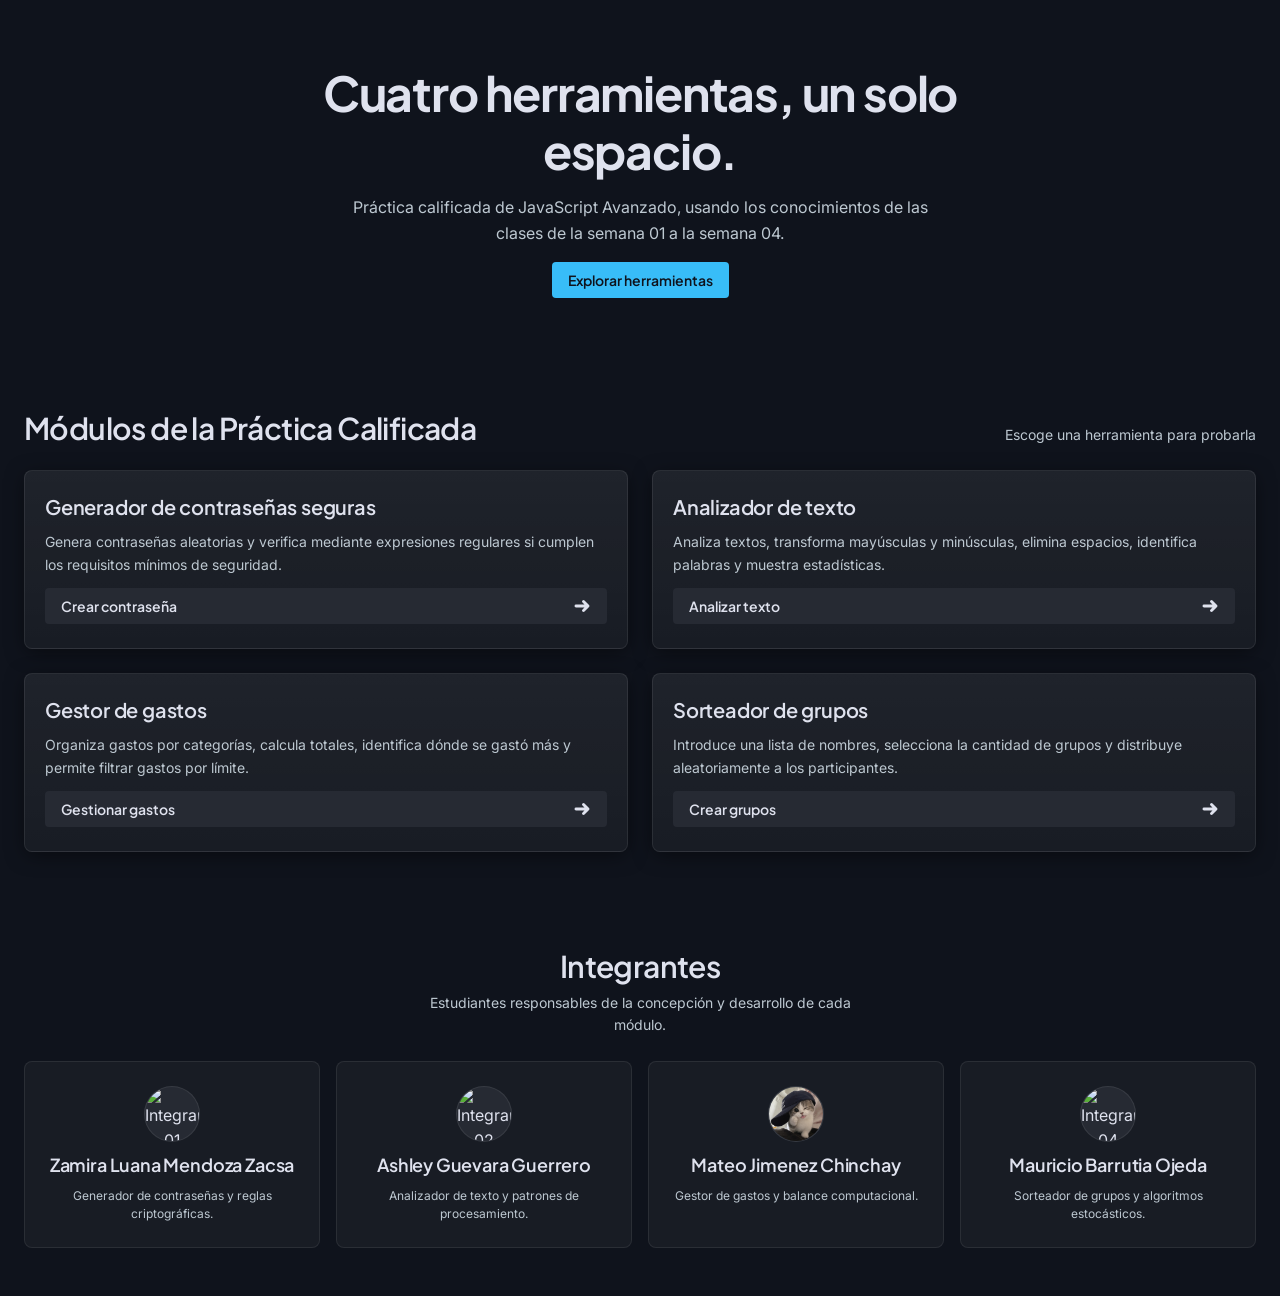
==== index.html @ 6aeab965 "feat: agregar estructura HTML de la página principal con secciones de herramientas e integrantes" ====
<!doctype html>
<html lang="es">

<head>
  <meta charset="UTF-8" />
  <meta name="viewport" content="width=device-width, initial-scale=1.0" />
  <meta name="description" content="Práctica calificada de JavaScript Avanzado: generador de contraseñas, analizador de texto, gestor de gastos y sorteador de grupos." />
  <link rel="preconnect" href="https://fonts.googleapis.com" />
  <link rel="preconnect" href="https://fonts.gstatic.com" crossorigin />
  <link href="https://fonts.googleapis.com/css2?family=Inter:wght@400;500;600&family=JetBrains+Mono:wght@500&family=Plus+Jakarta+Sans:wght@600;700&display=swap" rel="stylesheet" />
  <link rel="stylesheet" href="css/index.css" />
  <title>Práctica 01 de JavaScript</title>
</head>

<body>
  <main>
    <!-- Portada -->
    <section class="portada" id="portada">
      <div class="contenedor portada-contenido">
        <h1 class="portada-titulo">Cuatro herramientas, un solo espacio.</h1>
        <p class="portada-subtitulo">Práctica calificada de JavaScript Avanzado, usando los conocimientos de las clases de la semana 01 a la semana 04.</p>
        <a class="boton boton-primario" href="#herramientas">Explorar herramientas</a>
      </div>
    </section>

    <!-- Herramientas -->
    <section class="seccion" id="herramientas">
      <div class="contenedor">
        <header class="seccion-cabecera">
          <h2>Módulos de la Práctica Calificada</h2>
          <p>Escoge una herramienta para probarla</p>
        </header>

        <div class="grid-herramientas">
          <article class="tarjeta">
            <h3>Generador de contraseñas seguras</h3>
            <p>Genera contraseñas aleatorias y verifica mediante expresiones regulares si cumplen los requisitos mínimos de seguridad.</p>
            <a class="boton boton-tarjeta" href="pages/generador-contrasenas/index.html">Crear contraseña
              <span class="flecha" aria-hidden="true">
                <svg xmlns="http://www.w3.org/2000/svg" fill="none" stroke="currentColor" stroke-width="2.4"
                  aria-hidden="true" class="flecha" viewBox="0 0 24 24">
                  <path
                    d="M13.47 5.47a.75.75 0 0 1 1.06 0l6 6a.75.75 0 0 1 0 1.06l-6 6a.75.75 0 1 1-1.06-1.06l4.72-4.72H4a.75.75 0 0 1 0-1.5h14.19l-4.72-4.72a.75.75 0 0 1 0-1.06Z"
                    clip-rule="evenodd" />
                </svg>
              </span>
            </a>
          </article>

          <article class="tarjeta">
            <h3>Analizador de texto</h3>
            <p>Analiza textos, transforma mayúsculas y minúsculas, elimina espacios, identifica palabras y muestra estadísticas.</p>
            <a class="boton boton-tarjeta" href="pages/analizador-texto/index.html">Analizar texto
              <span class="flecha" aria-hidden="true">
                <svg xmlns="http://www.w3.org/2000/svg" fill="none" stroke="currentColor" stroke-width="2.4" aria-hidden="true" class="flecha" viewBox="0 0 24 24"><path d="M13.47 5.47a.75.75 0 0 1 1.06 0l6 6a.75.75 0 0 1 0 1.06l-6 6a.75.75 0 1 1-1.06-1.06l4.72-4.72H4a.75.75 0 0 1 0-1.5h14.19l-4.72-4.72a.75.75 0 0 1 0-1.06Z" clip-rule="evenodd"/></svg>
              </span>
            </a>
          </article>

          <article class="tarjeta">
            <h3>Gestor de gastos</h3>
            <p>Organiza gastos por categorías, calcula totales, identifica dónde se gastó más y permite filtrar gastos por límite.</p>
            <a class="boton boton-tarjeta" href="pages/gestor-gastos/index.html">Gestionar gastos
              <span class="flecha" aria-hidden="true">
                <svg xmlns="http://www.w3.org/2000/svg" fill="none" stroke="currentColor" stroke-width="2.4" aria-hidden="true" class="flecha" viewBox="0 0 24 24"><path d="M13.47 5.47a.75.75 0 0 1 1.06 0l6 6a.75.75 0 0 1 0 1.06l-6 6a.75.75 0 1 1-1.06-1.06l4.72-4.72H4a.75.75 0 0 1 0-1.5h14.19l-4.72-4.72a.75.75 0 0 1 0-1.06Z" clip-rule="evenodd"/></svg>
              </span>
            </a>
          </article>

          <article class="tarjeta">
            <h3>Sorteador de grupos</h3>
            <p>Introduce una lista de nombres, selecciona la cantidad de grupos y distribuye aleatoriamente a los
              participantes.</p>
            <a class="boton boton-tarjeta" href="pages/sorteador-grupos/index.html">Crear grupos
              <span class="flecha" aria-hidden="true">
                <svg xmlns="http://www.w3.org/2000/svg" fill="none" stroke="currentColor" stroke-width="2.4" aria-hidden="true" class="flecha" viewBox="0 0 24 24"><path d="M13.47 5.47a.75.75 0 0 1 1.06 0l6 6a.75.75 0 0 1 0 1.06l-6 6a.75.75 0 1 1-1.06-1.06l4.72-4.72H4a.75.75 0 0 1 0-1.5h14.19l-4.72-4.72a.75.75 0 0 1 0-1.06Z" clip-rule="evenodd"/></svg>
              </span>
            </a>
          </article>
        </div>
      </div>
    </section>

    <!-- Equipo -->
    <section class="seccion" id="equipo">
      <div class="contenedor">
        <header class="seccion-cabecera seccion-cabecera-centrada">
          <h2>Integrantes</h2>
          <p>Estudiantes responsables de la concepción y desarrollo de cada módulo.</p>
        </header>

        <div class="grid-equipo">
          <article class="integrante">
            <img class="integrante-avatar" src="./assets/img/integrante01.jpg" alt="Integrante 01"/>
            <h3>Zamira Luana Mendoza Zacsa</h3>
            <p>Generador de contraseñas y reglas criptográficas.</p>
          </article>

          <article class="integrante">
            <img class="integrante-avatar" src="" alt="Integrante 02"/>
            <h3>Ashley Guevara Guerrero</h3>
            <p>Analizador de texto y patrones de procesamiento.</p>
          </article>

          <article class="integrante">
            <img class="integrante-avatar" src="./assets/img/mateo-avatar.jpg" alt="Integrante 03"/>
            <h3>Mateo Jimenez Chinchay</h3>
            <p>Gestor de gastos y balance computacional.</p>
          </article>

          <article class="integrante">
            <img class="integrante-avatar" src="" alt="Integrante 04"/>
            <h3>Mauricio Barrutia Ojeda</h3>
            <p>Sorteador de grupos y algoritmos estocásticos.</p>
          </article>
        </div>
      </div>
    </section>
  </main>
</body>

</html>
---- css/index.css ----
:root {
  /* Paleta de colores del diseño base */
  --superficie: #0f131c;
  --superficie-contenedor: #181c24;
  --superficie-contenedor-alta: #262a33;
  --texto-principal: #dfe2ee;
  --texto-secundario: #bdc8d1;
  --contorno: #87929a;
  --primario: #38bdf8;
  --primario-brillo: #7dd3fc;
  --primario-suave: #8ed5ff;
  --borde: rgba(255, 255, 255, 0.08);
  --borde-fuerte: #334155;

  /* Tipografías por rol */
  --fuente-titulos: "Plus Jakarta Sans", system-ui, sans-serif;
  --fuente-cuerpo: "Inter", system-ui, sans-serif;
  --fuente-mono: "JetBrains Mono", ui-monospace, monospace;

  /* Radios de esquinas */
  --radio-pequeno: 4px;
  --radio-medio: 8px;

  /* Espaciado en pasos de 8px */
  --paso-xs: 8px;
  --paso-sm: 12px;
  --paso-md: 16px;
  --paso-lg: 24px;
  --paso-xl: 32px;
  --paso-2xl: 48px;
  --paso-3xl: 64px;

  /* Medidas estructurales */
  --ancho-maximo: 80rem;
  --margen-movil: 1rem;
  --margen-escritorio: 1.5rem;
}

/* Reinicio de estilos por defecto */
*,
*::before,
*::after {
  box-sizing: border-box;
}

html {
  scroll-behavior: smooth;
}

body {
  margin: 0;
  background-color: var(--superficie);
  color: var(--texto-principal);
  font-family: var(--fuente-cuerpo);
  font-size: 16px;
  line-height: 1.6;
  -webkit-font-smoothing: antialiased;
}

h1,
h2,
h3,
h4 {
  margin: 0;
  font-family: var(--fuente-titulos);
  line-height: 1.2;
  letter-spacing: -0.01em;
}

p {
  margin: 0;
}

a {
  color: inherit;
  text-decoration: none;
}

/* Contenedor centrado con ancho máximo */
.contenedor {
  width: 100%;
  max-width: var(--ancho-maximo);
  margin-inline: auto;
  padding-inline: var(--margen-movil);
}

@media (min-width: 768px) {
  .contenedor {
    padding-inline: var(--margen-escritorio);
  }
}

/* Portada */

.portada {
  display: flex;
  align-items: center;
  justify-content: center;
  padding-block: var(--paso-2xl);
  text-align: center;
}

.portada-contenido {
  display: flex;
  flex-direction: column;
  align-items: center;
  gap: var(--paso-md);
  max-width: 720px;
}

.portada-titulo {
  font-size: clamp(30px, 5vw, 48px);
  font-weight: 700;
  letter-spacing: -0.025em;
}

.portada-subtitulo {
  max-width: 36rem;
  color: var(--texto-secundario);
  font-size: 16px;
  line-height: 1.6;
}

@media (min-width: 768px) {
  .portada {
    padding-block: var(--paso-3xl);
  }
}

/* Botones */

.boton {
  display: inline-flex;
  align-items: center;
  justify-content: center;
  height: 36px;
  padding: 0 16px;
  border: none;
  border-radius: var(--radio-pequeno);
  font-family: var(--fuente-titulos);
  font-size: 14px;
  font-weight: 600;
  cursor: pointer;
  transition:
    background-color 0.2s ease,
    box-shadow 0.2s ease,
    transform 0.2s ease;
}

.boton-primario {
  background-color: var(--primario);
  color: #0f131c;
}

.boton-primario:hover {
  background-color: var(--primario-brillo);
  box-shadow: 0 0 14px rgba(56, 189, 248, 0.35);
}

.boton:focus-visible {
  outline: 2px solid var(--primario);
  outline-offset: 2px;
}

/* Secciones */

.seccion {
  scroll-margin-top: var(--paso-lg);
  padding-block: var(--paso-xl);
}

.seccion-cabecera {
  display: flex;
  flex-direction: column;
  gap: var(--paso-xs);
  margin-bottom: var(--paso-lg);
}

.seccion-cabecera-centrada {
  align-items: center;
  text-align: center;
}

.seccion-cabecera h2 {
  font-size: clamp(24px, 4vw, 30px);
  font-weight: 600;
  letter-spacing: -0.02em;
}

.seccion-cabecera p {
  max-width: 28rem;
  color: var(--texto-secundario);
  font-size: 14px;
}

@media (min-width: 768px) {
  .seccion {
    padding-block: var(--paso-2xl);
  }

  .seccion-cabecera {
    flex-direction: row;
    align-items: flex-end;
    justify-content: space-between;
  }

  .seccion-cabecera-centrada {
    flex-direction: column;
    align-items: center;
    justify-content: center;
    text-align: center;
  }
}

/* Tarjetas de herramientas */

.grid-herramientas {
  display: grid;
  grid-template-columns: 1fr;
  gap: var(--paso-lg);
}

.tarjeta {
  display: flex;
  flex-direction: column;
  gap: var(--paso-sm);
  padding: var(--paso-lg) 20px;
  border: 1px solid var(--borde);
  border-radius: var(--radio-medio);
  background-image: linear-gradient(
    180deg,
    rgba(255, 255, 255, 0.03),
    transparent
  );
  background-color: var(--superficie-contenedor);
  box-shadow: 0 4px 20px -2px rgba(0, 0, 0, 0.5);
  transition:
    border-color 0.2s ease,
    transform 0.2s ease;
}

.tarjeta:hover {
  border-color: var(--borde-fuerte);
  transform: translateY(-2px);
}

.tarjeta h3 {
  font-size: 20px;
  font-weight: 600;
  letter-spacing: -0.01em;
}

.tarjeta p {
  flex: 1;
  color: var(--texto-secundario);
  font-size: 14px;
  line-height: 1.6;
}

.boton-tarjeta {
  justify-content: space-between;
  width: 100%;
  background-color: var(--superficie-contenedor-alta);
  color: var(--texto-principal);
}

.boton-tarjeta:hover {
  background-color: var(--primario);
  color: #0f131c;
}

.boton-tarjeta .flecha {
  width: 18px;
  height: 18px;
  flex-shrink: 0;
  transition: transform 0.2s ease;
}

.boton-tarjeta:hover .flecha {
  transform: translateX(3px);
}

@media (min-width: 768px) {
  .grid-herramientas {
    grid-template-columns: repeat(2, 1fr);
  }
}

/* Equipo */

.grid-equipo {
  display: grid;
  grid-template-columns: 1fr;
  gap: var(--paso-md);
}

.integrante {
  display: flex;
  flex-direction: column;
  align-items: center;
  gap: var(--paso-sm);
  padding: var(--paso-lg) 20px;
  border: 1px solid var(--borde);
  border-radius: var(--radio-medio);
  background-color: var(--superficie-contenedor);
  text-align: center;
}

.integrante-avatar {
  width: 56px;
  height: 56px;
  border: 1px solid var(--borde);
  border-radius: 9999px;
  background-color: var(--superficie-contenedor-alta);
  object-fit: cover;
}

.integrante h3 {
  font-size: 18px;
  font-weight: 600;
}

.integrante p {
  color: var(--texto-secundario);
  font-size: 12px;
  line-height: 1.5;
}

@media (min-width: 640px) {
  .grid-equipo {
    grid-template-columns: repeat(2, 1fr);
  }
}

@media (min-width: 1024px) {
  .grid-equipo {
    grid-template-columns: repeat(4, 1fr);
  }
}

/* Respetar la preferencia de menos movimiento */
@media (prefers-reduced-motion: reduce) {
  html {
    scroll-behavior: auto;
  }

  *,
  *::before,
  *::after {
    transition: none !important;
    animation: none !important;
  }
}
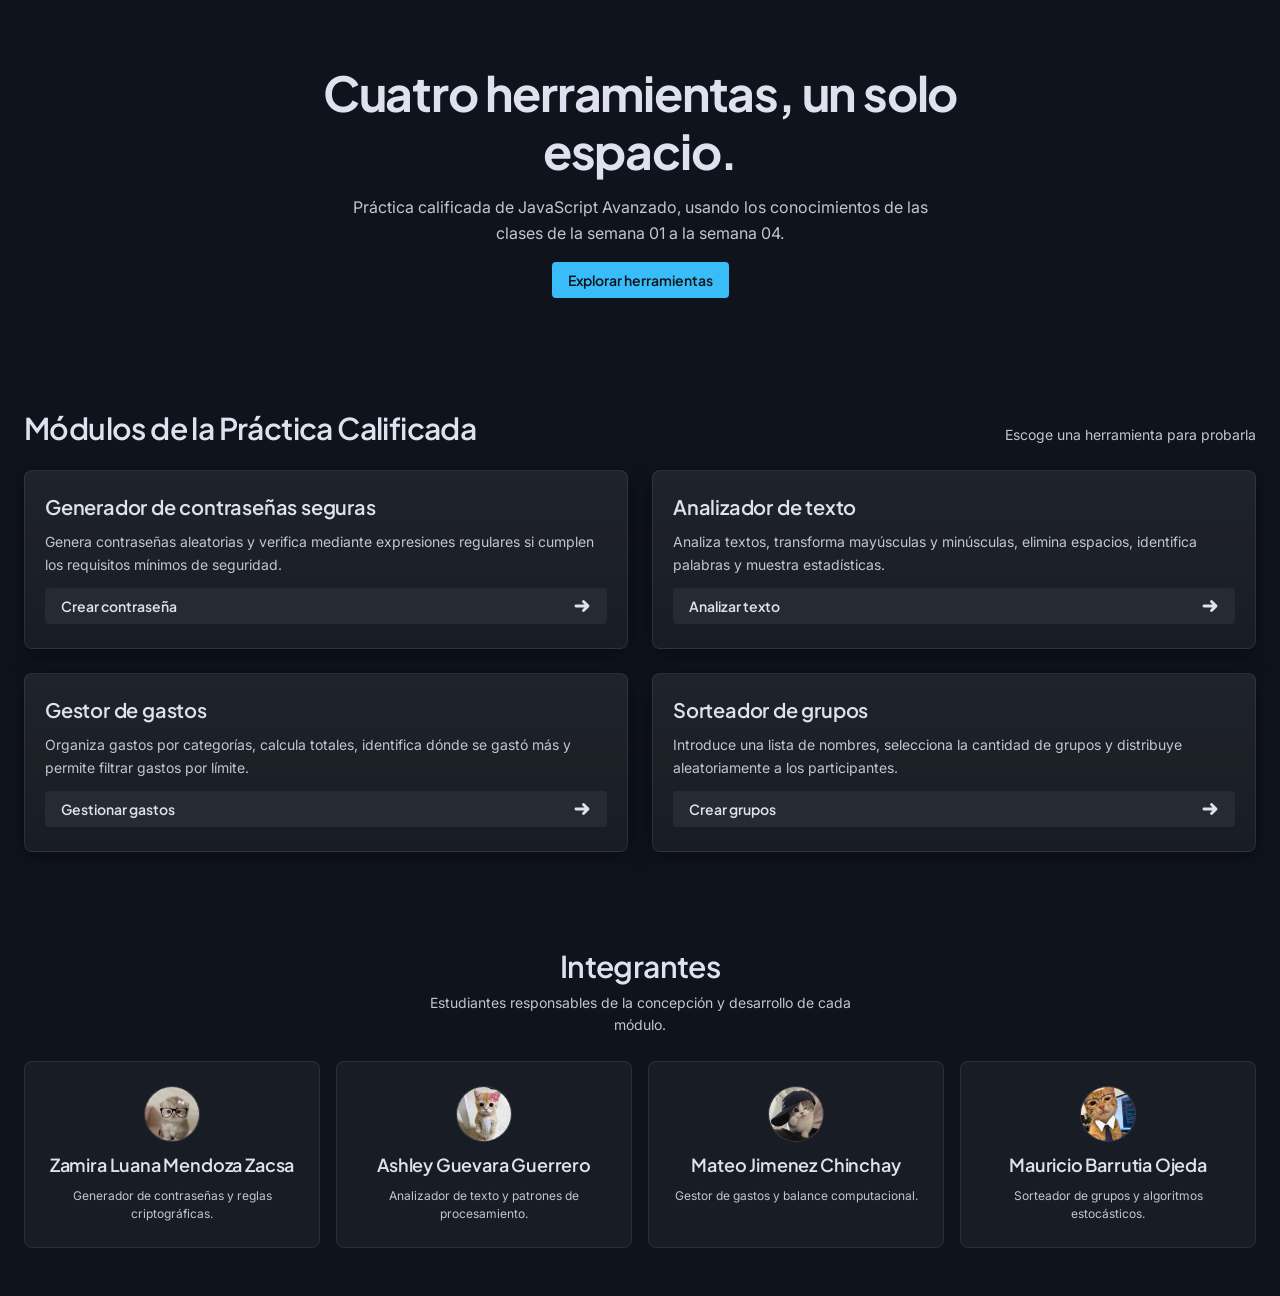
==== commit 1e256ff6: "style: limpiar espacios en scripts existentes, actualizar imagenes de integrantes y corregir enlaces" ====
--- a/index.html
+++ b/index.html
@@ -35,7 +35,7 @@
           <article class="tarjeta">
             <h3>Generador de contraseñas seguras</h3>
             <p>Genera contraseñas aleatorias y verifica mediante expresiones regulares si cumplen los requisitos mínimos de seguridad.</p>
-            <a class="boton boton-tarjeta" href="pages/generador-contrasenas/index.html">Crear contraseña
+            <a class="boton boton-tarjeta" href="pages/generador-contrasenas/generador.html">Crear contraseña
               <span class="flecha" aria-hidden="true">
                 <svg xmlns="http://www.w3.org/2000/svg" fill="none" stroke="currentColor" stroke-width="2.4"
                   aria-hidden="true" class="flecha" viewBox="0 0 24 24">
@@ -50,7 +50,7 @@
           <article class="tarjeta">
             <h3>Analizador de texto</h3>
             <p>Analiza textos, transforma mayúsculas y minúsculas, elimina espacios, identifica palabras y muestra estadísticas.</p>
-            <a class="boton boton-tarjeta" href="pages/analizador-texto/index.html">Analizar texto
+            <a class="boton boton-tarjeta" href="pages/analizador-texto/analizador.html">Analizar texto
               <span class="flecha" aria-hidden="true">
                 <svg xmlns="http://www.w3.org/2000/svg" fill="none" stroke="currentColor" stroke-width="2.4" aria-hidden="true" class="flecha" viewBox="0 0 24 24"><path d="M13.47 5.47a.75.75 0 0 1 1.06 0l6 6a.75.75 0 0 1 0 1.06l-6 6a.75.75 0 1 1-1.06-1.06l4.72-4.72H4a.75.75 0 0 1 0-1.5h14.19l-4.72-4.72a.75.75 0 0 1 0-1.06Z" clip-rule="evenodd"/></svg>
               </span>
@@ -60,7 +60,7 @@
           <article class="tarjeta">
             <h3>Gestor de gastos</h3>
             <p>Organiza gastos por categorías, calcula totales, identifica dónde se gastó más y permite filtrar gastos por límite.</p>
-            <a class="boton boton-tarjeta" href="pages/gestor-gastos/index.html">Gestionar gastos
+            <a class="boton boton-tarjeta" href="pages/gestor-gastos/gestor.html">Gestionar gastos
               <span class="flecha" aria-hidden="true">
                 <svg xmlns="http://www.w3.org/2000/svg" fill="none" stroke="currentColor" stroke-width="2.4" aria-hidden="true" class="flecha" viewBox="0 0 24 24"><path d="M13.47 5.47a.75.75 0 0 1 1.06 0l6 6a.75.75 0 0 1 0 1.06l-6 6a.75.75 0 1 1-1.06-1.06l4.72-4.72H4a.75.75 0 0 1 0-1.5h14.19l-4.72-4.72a.75.75 0 0 1 0-1.06Z" clip-rule="evenodd"/></svg>
               </span>
@@ -71,7 +71,7 @@
             <h3>Sorteador de grupos</h3>
             <p>Introduce una lista de nombres, selecciona la cantidad de grupos y distribuye aleatoriamente a los
               participantes.</p>
-            <a class="boton boton-tarjeta" href="pages/sorteador-grupos/index.html">Crear grupos
+            <a class="boton boton-tarjeta" href="pages/sorteador-grupos/sorteos.html">Crear grupos
               <span class="flecha" aria-hidden="true">
                 <svg xmlns="http://www.w3.org/2000/svg" fill="none" stroke="currentColor" stroke-width="2.4" aria-hidden="true" class="flecha" viewBox="0 0 24 24"><path d="M13.47 5.47a.75.75 0 0 1 1.06 0l6 6a.75.75 0 0 1 0 1.06l-6 6a.75.75 0 1 1-1.06-1.06l4.72-4.72H4a.75.75 0 0 1 0-1.5h14.19l-4.72-4.72a.75.75 0 0 1 0-1.06Z" clip-rule="evenodd"/></svg>
               </span>
@@ -91,13 +91,13 @@
 
         <div class="grid-equipo">
           <article class="integrante">
-            <img class="integrante-avatar" src="./assets/img/integrante01.jpg" alt="Integrante 01"/>
+            <img class="integrante-avatar" src="./assets/img/zamira-avatar.jpg" alt="Integrante 01"/>
             <h3>Zamira Luana Mendoza Zacsa</h3>
             <p>Generador de contraseñas y reglas criptográficas.</p>
           </article>
 
           <article class="integrante">
-            <img class="integrante-avatar" src="" alt="Integrante 02"/>
+            <img class="integrante-avatar" src="./assets/img/ashley-avatar.jpg" alt="Integrante 02"/>
             <h3>Ashley Guevara Guerrero</h3>
             <p>Analizador de texto y patrones de procesamiento.</p>
           </article>
@@ -109,7 +109,7 @@
           </article>
 
           <article class="integrante">
-            <img class="integrante-avatar" src="" alt="Integrante 04"/>
+            <img class="integrante-avatar" src="./assets/img/mauricio-avatar.jpg" alt="Integrante 04"/>
             <h3>Mauricio Barrutia Ojeda</h3>
             <p>Sorteador de grupos y algoritmos estocásticos.</p>
           </article>
